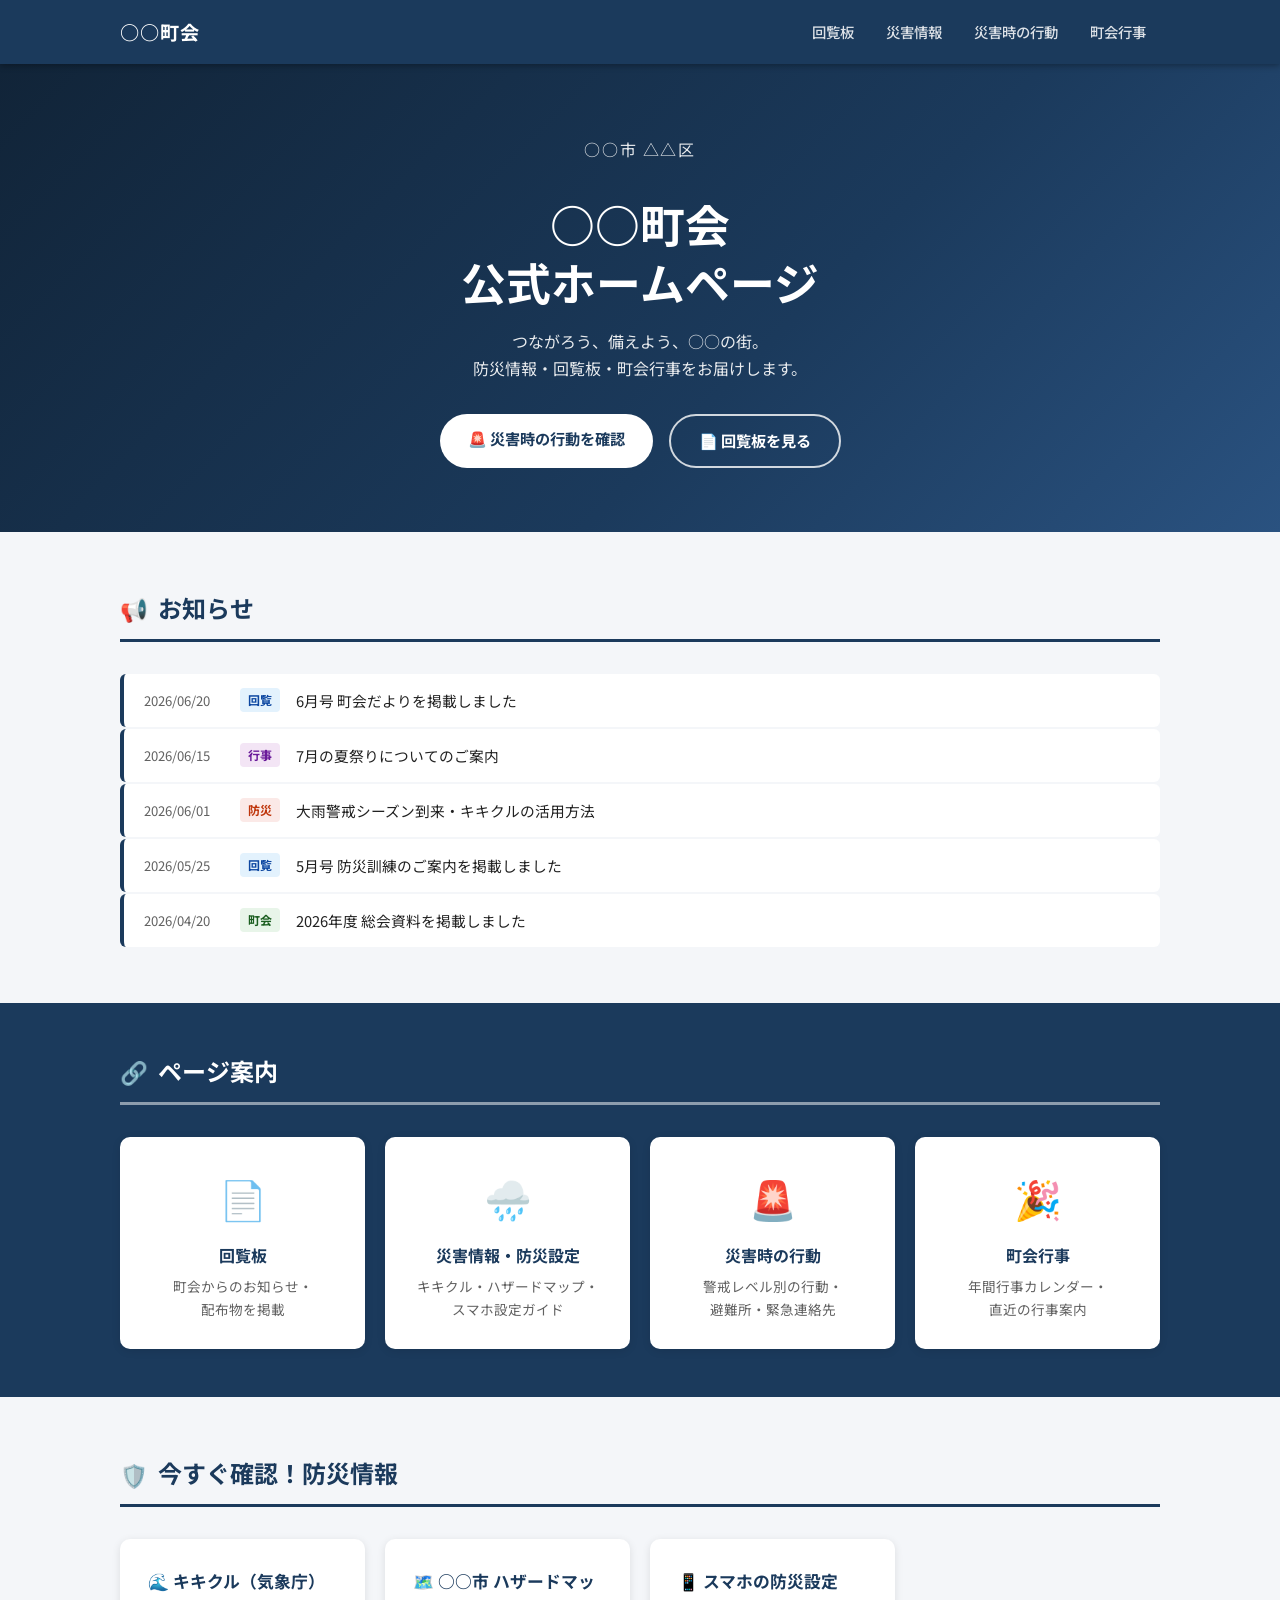
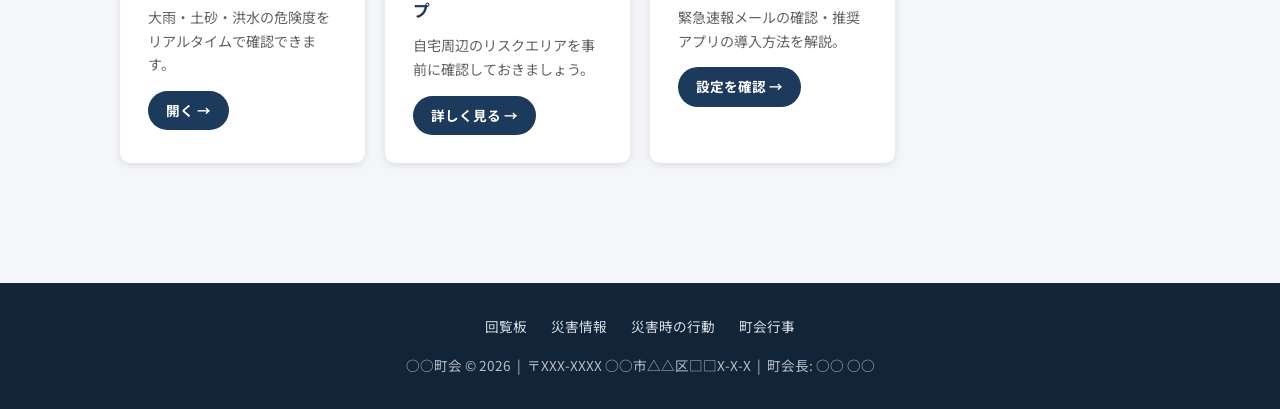
==== src/index.html @ 1d49c2c5 "静的ページ作成" ====
<!DOCTYPE html>
<html lang="ja">
<head>
  <meta charset="UTF-8">
  <meta name="viewport" content="width=device-width, initial-scale=1.0">
  <title>○○町会 公式ホームページ</title>
  <link rel="preconnect" href="https://fonts.googleapis.com">
  <link rel="stylesheet" href="https://fonts.googleapis.com/css2?family=Noto+Sans+JP:wght@400;500;700&display=swap">
  <link rel="stylesheet" href="css/style.css">
</head>
<body>

<header class="site-header">
  <div class="container nav-container">
    <a href="index.html" class="site-logo">○○町会</a>
    <button class="menu-toggle" aria-label="メニューを開く">☰</button>
    <nav class="site-nav">
      <ul>
        <li><a href="circular.html">回覧板</a></li>
        <li><a href="disaster-info.html">災害情報</a></li>
        <li><a href="disaster-action.html">災害時の行動</a></li>
        <li><a href="events.html">町会行事</a></li>
      </ul>
    </nav>
  </div>
</header>

<main>
  <!-- Hero -->
  <section class="hero">
    <div class="container">
      <p class="hero-sub">○○市 △△区</p>
      <h1>○○町会<br>公式ホームページ</h1>
      <p>つながろう、備えよう、○○の街。<br>防災情報・回覧板・町会行事をお届けします。</p>
      <div class="hero-btns">
        <a href="disaster-action.html" class="btn btn-white">🚨 災害時の行動を確認</a>
        <a href="circular.html" class="btn btn-outline">📄 回覧板を見る</a>
      </div>
    </div>
  </section>

  <!-- お知らせ -->
  <section class="section">
    <div class="container">
      <h2 class="section-title"><span class="icon">📢</span>お知らせ</h2>
      <div class="news-list">
        <div class="news-item">
          <span class="news-date">2026/06/20</span>
          <span class="news-tag tag-circular">回覧</span>
          <div class="news-body"><a href="circular.html">6月号 町会だよりを掲載しました</a></div>
        </div>
        <div class="news-item">
          <span class="news-date">2026/06/15</span>
          <span class="news-tag tag-event">行事</span>
          <div class="news-body"><a href="events.html">7月の夏祭りについてのご案内</a></div>
        </div>
        <div class="news-item">
          <span class="news-date">2026/06/01</span>
          <span class="news-tag tag-disaster">防災</span>
          <div class="news-body"><a href="disaster-info.html">大雨警戒シーズン到来・キキクルの活用方法</a></div>
        </div>
        <div class="news-item">
          <span class="news-date">2026/05/25</span>
          <span class="news-tag tag-circular">回覧</span>
          <div class="news-body"><a href="circular.html">5月号 防災訓練のご案内を掲載しました</a></div>
        </div>
        <div class="news-item">
          <span class="news-date">2026/04/20</span>
          <span class="news-tag tag-info">町会</span>
          <div class="news-body"><a href="circular.html">2026年度 総会資料を掲載しました</a></div>
        </div>
      </div>
    </div>
  </section>

  <!-- クイックリンク -->
  <section class="section" style="background: var(--primary); padding: 48px 0;">
    <div class="container">
      <h2 class="section-title" style="color:#fff; border-color: rgba(255,255,255,.5);">
        <span class="icon">🔗</span>ページ案内
      </h2>
      <div class="card-grid">
        <a href="circular.html" class="card-link">
          <div class="card-icon">📄</div>
          <div class="card-label">回覧板</div>
          <div class="card-desc">町会からのお知らせ・<br>配布物を掲載</div>
        </a>
        <a href="disaster-info.html" class="card-link">
          <div class="card-icon">🌧️</div>
          <div class="card-label">災害情報・防災設定</div>
          <div class="card-desc">キキクル・ハザードマップ・<br>スマホ設定ガイド</div>
        </a>
        <a href="disaster-action.html" class="card-link">
          <div class="card-icon">🚨</div>
          <div class="card-label">災害時の行動</div>
          <div class="card-desc">警戒レベル別の行動・<br>避難所・緊急連絡先</div>
        </a>
        <a href="events.html" class="card-link">
          <div class="card-icon">🎉</div>
          <div class="card-label">町会行事</div>
          <div class="card-desc">年間行事カレンダー・<br>直近の行事案内</div>
        </a>
      </div>
    </div>
  </section>

  <!-- 防災インフォメーション -->
  <section class="section">
    <div class="container">
      <h2 class="section-title"><span class="icon">🛡️</span>今すぐ確認！防災情報</h2>
      <div class="card-grid">
        <div class="card">
          <div class="card-title">🌊 キキクル（気象庁）</div>
          <p style="font-size:.88rem; color:var(--text-sub); margin-bottom:14px;">大雨・土砂・洪水の危険度をリアルタイムで確認できます。</p>
          <a href="https://www.jma.go.jp/bosai/risk/" target="_blank" rel="noopener" class="btn btn-primary" style="font-size:.85rem; padding:8px 18px;">開く →</a>
        </div>
        <div class="card">
          <div class="card-title">🗺️ ○○市 ハザードマップ</div>
          <p style="font-size:.88rem; color:var(--text-sub); margin-bottom:14px;">自宅周辺のリスクエリアを事前に確認しておきましょう。</p>
          <a href="disaster-info.html" class="btn btn-primary" style="font-size:.85rem; padding:8px 18px;">詳しく見る →</a>
        </div>
        <div class="card">
          <div class="card-title">📱 スマホの防災設定</div>
          <p style="font-size:.88rem; color:var(--text-sub); margin-bottom:14px;">緊急速報メールの確認・推奨アプリの導入方法を解説。</p>
          <a href="disaster-info.html#smartphone" class="btn btn-primary" style="font-size:.85rem; padding:8px 18px;">設定を確認 →</a>
        </div>
      </div>
    </div>
  </section>
</main>

<footer class="site-footer">
  <div class="container">
    <nav class="footer-nav">
      <a href="circular.html">回覧板</a>
      <a href="disaster-info.html">災害情報</a>
      <a href="disaster-action.html">災害時の行動</a>
      <a href="events.html">町会行事</a>
    </nav>
    <p>○○町会 &copy; 2026 &nbsp;|&nbsp; 〒XXX-XXXX ○○市△△区□□X-X-X &nbsp;|&nbsp; 町会長: ○○ ○○</p>
  </div>
</footer>

<script src="js/main.js"></script>
</body>
</html>
---- src/css/style.css ----
/* === Variables === */
:root {
  --primary:        #1B3A5C;
  --primary-light:  #2A5280;
  --primary-dark:   #112438;
  --accent:         #E65100;
  --accent-light:   #FF8A65;
  --warning-bg:     #FFF8E1;
  --bg:             #F4F6F9;
  --card-bg:        #FFFFFF;
  --text:           #212121;
  --text-sub:       #616161;
  --border:         #E0E0E0;
  --shadow:         0 2px 8px rgba(0,0,0,.10);
  --shadow-hover:   0 6px 20px rgba(0,0,0,.16);
  --radius:         10px;
  --nav-h:          64px;

  /* 警戒レベル */
  --lv1: #81C784;
  --lv2: #FFF176;
  --lv3: #FFB300;
  --lv4: #E53935;
  --lv5: #4A148C;
}

/* === Reset / Base === */
*, *::before, *::after { box-sizing: border-box; margin: 0; padding: 0; }
html { scroll-behavior: smooth; }
body {
  font-family: 'Noto Sans JP', sans-serif;
  background: var(--bg);
  color: var(--text);
  line-height: 1.7;
  font-size: 15px;
}
img { max-width: 100%; display: block; }
a { color: var(--primary); text-decoration: none; }
a:hover { text-decoration: underline; }
ul { list-style: none; }

/* === Layout === */
.container {
  max-width: 1080px;
  margin: 0 auto;
  padding: 0 20px;
}
.section { padding: 56px 0; }
.section-title {
  font-size: 1.5rem;
  font-weight: 700;
  color: var(--primary);
  margin-bottom: 32px;
  padding-bottom: 10px;
  border-bottom: 3px solid var(--primary);
  display: flex;
  align-items: center;
  gap: 10px;
}
.section-title .icon { font-size: 1.4rem; }

/* === Header / Nav === */
.site-header {
  background: var(--primary);
  height: var(--nav-h);
  position: sticky;
  top: 0;
  z-index: 100;
  box-shadow: 0 2px 6px rgba(0,0,0,.3);
}
.nav-container {
  height: 100%;
  display: flex;
  align-items: center;
  justify-content: space-between;
}
.site-logo {
  color: #fff;
  font-size: 1.2rem;
  font-weight: 700;
  letter-spacing: .05em;
  text-decoration: none;
  white-space: nowrap;
}
.site-nav ul {
  display: flex;
  gap: 4px;
}
.site-nav a {
  color: rgba(255,255,255,.85);
  padding: 8px 14px;
  border-radius: 6px;
  font-size: .9rem;
  font-weight: 500;
  transition: background .2s, color .2s;
  white-space: nowrap;
}
.site-nav a:hover,
.site-nav a.active {
  background: rgba(255,255,255,.18);
  color: #fff;
  text-decoration: none;
}
.menu-toggle {
  display: none;
  background: none;
  border: none;
  color: #fff;
  font-size: 1.6rem;
  cursor: pointer;
  padding: 4px;
}

/* === Hero === */
.hero {
  background: linear-gradient(135deg, var(--primary-dark) 0%, var(--primary) 60%, var(--primary-light) 100%);
  color: #fff;
  padding: 72px 0 64px;
  text-align: center;
}
.hero-sub {
  font-size: .9rem;
  letter-spacing: .1em;
  opacity: .8;
  margin-bottom: 14px;
  text-transform: uppercase;
}
.hero h1 {
  font-size: clamp(1.8rem, 5vw, 2.8rem);
  font-weight: 700;
  line-height: 1.3;
  margin-bottom: 16px;
}
.hero p {
  font-size: 1rem;
  opacity: .9;
  max-width: 600px;
  margin: 0 auto 32px;
}
.hero-btns {
  display: flex;
  gap: 16px;
  justify-content: center;
  flex-wrap: wrap;
}
.hero-emergency {
  background: linear-gradient(135deg, #B71C1C 0%, var(--accent) 100%);
}
.hero-circular {
  background: linear-gradient(135deg, #0D47A1 0%, #1976D2 100%);
}
.hero-info {
  background: linear-gradient(135deg, #1B5E20 0%, #388E3C 100%);
}
.hero-events {
  background: linear-gradient(135deg, #4A148C 0%, #7B1FA2 100%);
}

/* === Buttons === */
.btn {
  display: inline-block;
  padding: 12px 28px;
  border-radius: 50px;
  font-size: .95rem;
  font-weight: 700;
  cursor: pointer;
  transition: transform .15s, box-shadow .15s;
  border: none;
  text-decoration: none;
}
.btn:hover { transform: translateY(-2px); box-shadow: 0 6px 16px rgba(0,0,0,.25); text-decoration: none; }
.btn-white { background: #fff; color: var(--primary); }
.btn-outline { background: transparent; border: 2px solid rgba(255,255,255,.8); color: #fff; }
.btn-danger { background: var(--accent); color: #fff; }
.btn-primary { background: var(--primary); color: #fff; }

/* === Cards === */
.card {
  background: var(--card-bg);
  border-radius: var(--radius);
  box-shadow: var(--shadow);
  padding: 28px;
  transition: box-shadow .2s, transform .2s;
}
.card:hover { box-shadow: var(--shadow-hover); transform: translateY(-2px); }
.card-title {
  font-size: 1.05rem;
  font-weight: 700;
  color: var(--primary);
  margin-bottom: 10px;
}
.card-grid {
  display: grid;
  grid-template-columns: repeat(auto-fill, minmax(240px, 1fr));
  gap: 20px;
}
.card-link {
  display: block;
  background: var(--card-bg);
  border-radius: var(--radius);
  box-shadow: var(--shadow);
  padding: 28px 24px;
  text-align: center;
  transition: box-shadow .2s, transform .2s;
}
.card-link:hover { box-shadow: var(--shadow-hover); transform: translateY(-3px); text-decoration: none; }
.card-link .card-icon { font-size: 2.4rem; margin-bottom: 12px; }
.card-link .card-label { font-weight: 700; color: var(--primary); font-size: 1rem; margin-bottom: 6px; }
.card-link .card-desc { font-size: .85rem; color: var(--text-sub); }

/* === News list === */
.news-list { display: flex; flex-direction: column; gap: 2px; }
.news-item {
  display: flex;
  align-items: flex-start;
  gap: 16px;
  background: var(--card-bg);
  padding: 14px 20px;
  border-radius: 6px;
  border-left: 4px solid var(--primary);
  transition: background .2s;
}
.news-item:hover { background: #EBF0F8; }
.news-date { font-size: .82rem; color: var(--text-sub); white-space: nowrap; min-width: 80px; padding-top: 2px; }
.news-tag {
  font-size: .75rem;
  font-weight: 700;
  padding: 2px 8px;
  border-radius: 4px;
  white-space: nowrap;
}
.tag-circular  { background: #E3F2FD; color: #0D47A1; }
.tag-disaster  { background: #FBE9E7; color: #BF360C; }
.tag-event     { background: #F3E5F5; color: #6A1B9A; }
.tag-info      { background: #E8F5E9; color: #1B5E20; }
.news-body { font-size: .92rem; }
.news-body a { color: var(--text); }
.news-body a:hover { color: var(--primary); }

/* === Table === */
.table-wrap { overflow-x: auto; }
table { width: 100%; border-collapse: collapse; font-size: .92rem; }
th {
  background: var(--primary);
  color: #fff;
  padding: 12px 16px;
  text-align: left;
  font-weight: 700;
  white-space: nowrap;
}
td { padding: 12px 16px; border-bottom: 1px solid var(--border); vertical-align: top; }
tr:last-child td { border-bottom: none; }
tr:hover td { background: #F0F4FA; }

/* === Warning Levels === */
.level-table td:first-child { font-weight: 700; text-align: center; }
.lv1 { background: var(--lv1); color: #1B5E20; }
.lv2 { background: var(--lv2); color: #5D4037; }
.lv3 { background: var(--lv3); color: #fff; }
.lv4 { background: var(--lv4); color: #fff; }
.lv5 { background: var(--lv5); color: #fff; }
.level-badge {
  display: inline-block;
  padding: 4px 12px;
  border-radius: 50px;
  font-size: .82rem;
  font-weight: 700;
}

/* === Steps === */
.steps { counter-reset: step; display: flex; flex-direction: column; gap: 16px; }
.step {
  display: flex;
  gap: 16px;
  align-items: flex-start;
  background: var(--card-bg);
  padding: 18px 20px;
  border-radius: var(--radius);
  box-shadow: var(--shadow);
}
.step-num {
  counter-increment: step;
  background: var(--primary);
  color: #fff;
  width: 32px;
  height: 32px;
  border-radius: 50%;
  display: flex;
  align-items: center;
  justify-content: center;
  font-weight: 700;
  font-size: .9rem;
  flex-shrink: 0;
  margin-top: 2px;
}
.step-body { flex: 1; }
.step-title { font-weight: 700; margin-bottom: 4px; color: var(--primary); }

/* === Checklist === */
.checklist { display: flex; flex-direction: column; gap: 10px; }
.checklist-item {
  display: flex;
  align-items: center;
  gap: 12px;
  background: var(--card-bg);
  padding: 12px 16px;
  border-radius: 8px;
  box-shadow: var(--shadow);
}
.checklist-item::before {
  content: '☐';
  font-size: 1.2rem;
  color: var(--primary);
  flex-shrink: 0;
}

/* === Alert box === */
.alert {
  padding: 16px 20px;
  border-radius: var(--radius);
  margin-bottom: 20px;
  display: flex;
  gap: 12px;
  align-items: flex-start;
}
.alert-icon { font-size: 1.3rem; flex-shrink: 0; margin-top: 2px; }
.alert-warning { background: var(--warning-bg); border-left: 4px solid var(--accent); }
.alert-info    { background: #E3F2FD; border-left: 4px solid #1976D2; }
.alert-danger  { background: #FFEBEE; border-left: 4px solid #C62828; }

/* === App cards === */
.app-grid { display: grid; grid-template-columns: repeat(auto-fill, minmax(200px, 1fr)); gap: 16px; }
.app-card {
  background: var(--card-bg);
  border-radius: var(--radius);
  box-shadow: var(--shadow);
  padding: 20px;
  display: flex;
  gap: 14px;
  align-items: center;
}
.app-icon { font-size: 2.2rem; flex-shrink: 0; }
.app-name { font-weight: 700; font-size: .95rem; margin-bottom: 4px; }
.app-desc { font-size: .8rem; color: var(--text-sub); }

/* === Event cards === */
.event-card {
  background: var(--card-bg);
  border-radius: var(--radius);
  box-shadow: var(--shadow);
  overflow: hidden;
  display: grid;
  grid-template-columns: 6px 1fr;
}
.event-accent { background: var(--primary); }
.event-body { padding: 20px 24px; }
.event-date { font-size: .82rem; color: var(--text-sub); margin-bottom: 6px; }
.event-title { font-size: 1.05rem; font-weight: 700; color: var(--primary); margin-bottom: 12px; }
.event-meta { font-size: .88rem; color: var(--text-sub); display: flex; flex-direction: column; gap: 4px; }
.event-meta span { display: flex; gap: 8px; }
.event-meta .label { color: var(--text-sub); min-width: 4em; }
.event-meta .value { color: var(--text); }

/* === Contact === */
.contact-grid { display: grid; grid-template-columns: repeat(auto-fill, minmax(220px, 1fr)); gap: 16px; }
.contact-card {
  background: var(--card-bg);
  border-radius: var(--radius);
  box-shadow: var(--shadow);
  padding: 20px;
  text-align: center;
}
.contact-name { font-weight: 700; margin-bottom: 8px; color: var(--primary); }
.contact-tel { font-size: 1.2rem; font-weight: 700; color: var(--accent); }
.contact-tel a { color: inherit; }
.contact-note { font-size: .78rem; color: var(--text-sub); margin-top: 6px; }

/* === Footer === */
.site-footer {
  background: var(--primary-dark);
  color: rgba(255,255,255,.7);
  padding: 32px 0;
  margin-top: 64px;
  text-align: center;
  font-size: .85rem;
}
.site-footer a { color: rgba(255,255,255,.85); }
.footer-nav { display: flex; justify-content: center; flex-wrap: wrap; gap: 8px 24px; margin-bottom: 16px; }
.footer-nav a:hover { color: #fff; }

/* === Misc === */
.text-center { text-align: center; }
.mt-8  { margin-top: 8px; }
.mt-16 { margin-top: 16px; }
.mt-24 { margin-top: 24px; }
.mb-8  { margin-bottom: 8px; }
.mb-16 { margin-bottom: 16px; }
.chip {
  display: inline-block;
  background: #E3F2FD;
  color: #0D47A1;
  font-size: .78rem;
  font-weight: 700;
  padding: 2px 10px;
  border-radius: 50px;
  margin-right: 4px;
}
.divider { border: none; border-top: 1px solid var(--border); margin: 32px 0; }
.page-hero {
  background: var(--primary);
  color: #fff;
  padding: 40px 0 36px;
}
.page-hero h1 { font-size: 1.8rem; font-weight: 700; margin-bottom: 8px; }
.page-hero p { opacity: .85; font-size: .95rem; }

/* === Responsive === */
@media (max-width: 768px) {
  .menu-toggle { display: block; }
  .site-nav {
    display: none;
    position: absolute;
    top: var(--nav-h);
    left: 0; right: 0;
    background: var(--primary-dark);
    padding: 12px 0;
    box-shadow: 0 4px 12px rgba(0,0,0,.3);
  }
  .site-nav.open { display: block; }
  .site-nav ul { flex-direction: column; }
  .site-nav a { display: block; padding: 12px 24px; border-radius: 0; }
  .hero { padding: 48px 0 40px; }
  .section { padding: 40px 0; }
  .card-grid { grid-template-columns: 1fr; }
  .news-item { flex-direction: column; gap: 6px; }
  .contact-grid { grid-template-columns: 1fr 1fr; }
  table { font-size: .82rem; }
  th, td { padding: 10px 12px; }
}
@media (max-width: 480px) {
  .hero-btns { flex-direction: column; align-items: center; }
  .contact-grid { grid-template-columns: 1fr; }
  .app-grid { grid-template-columns: 1fr; }
}
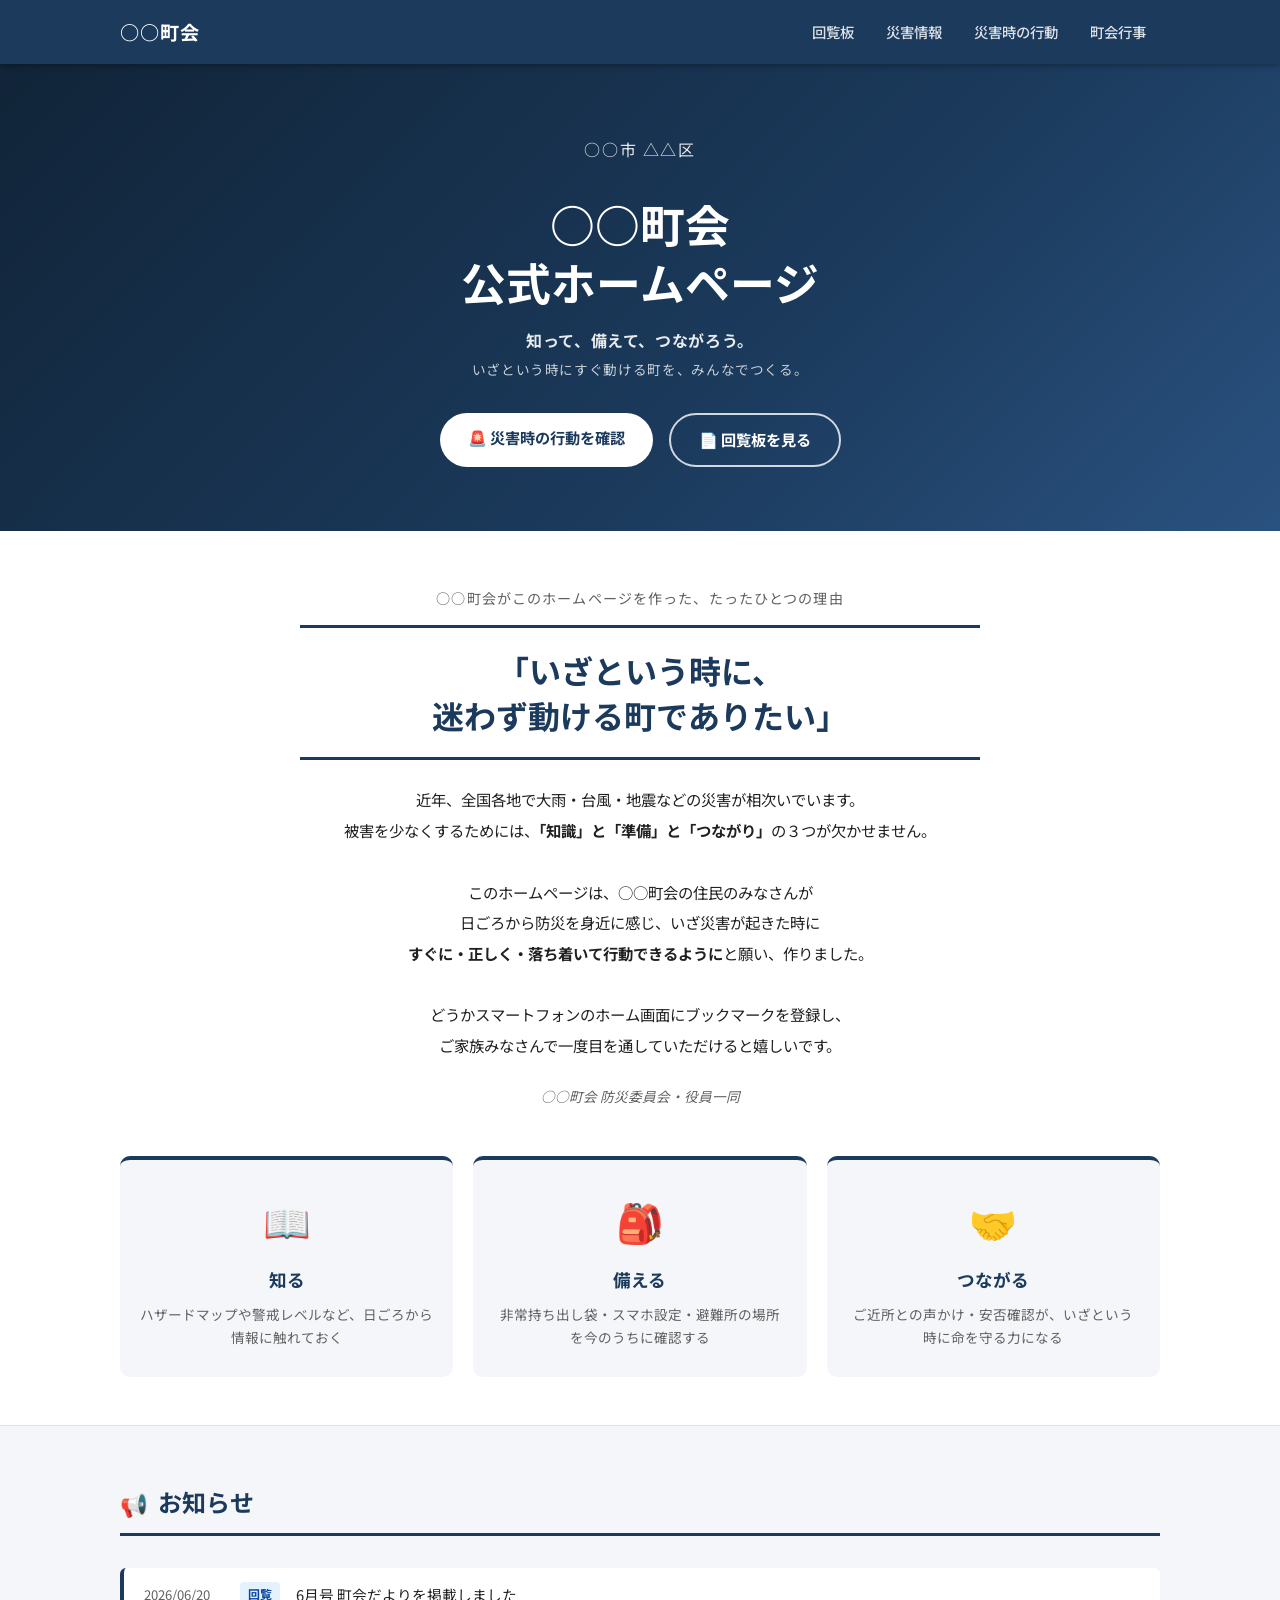
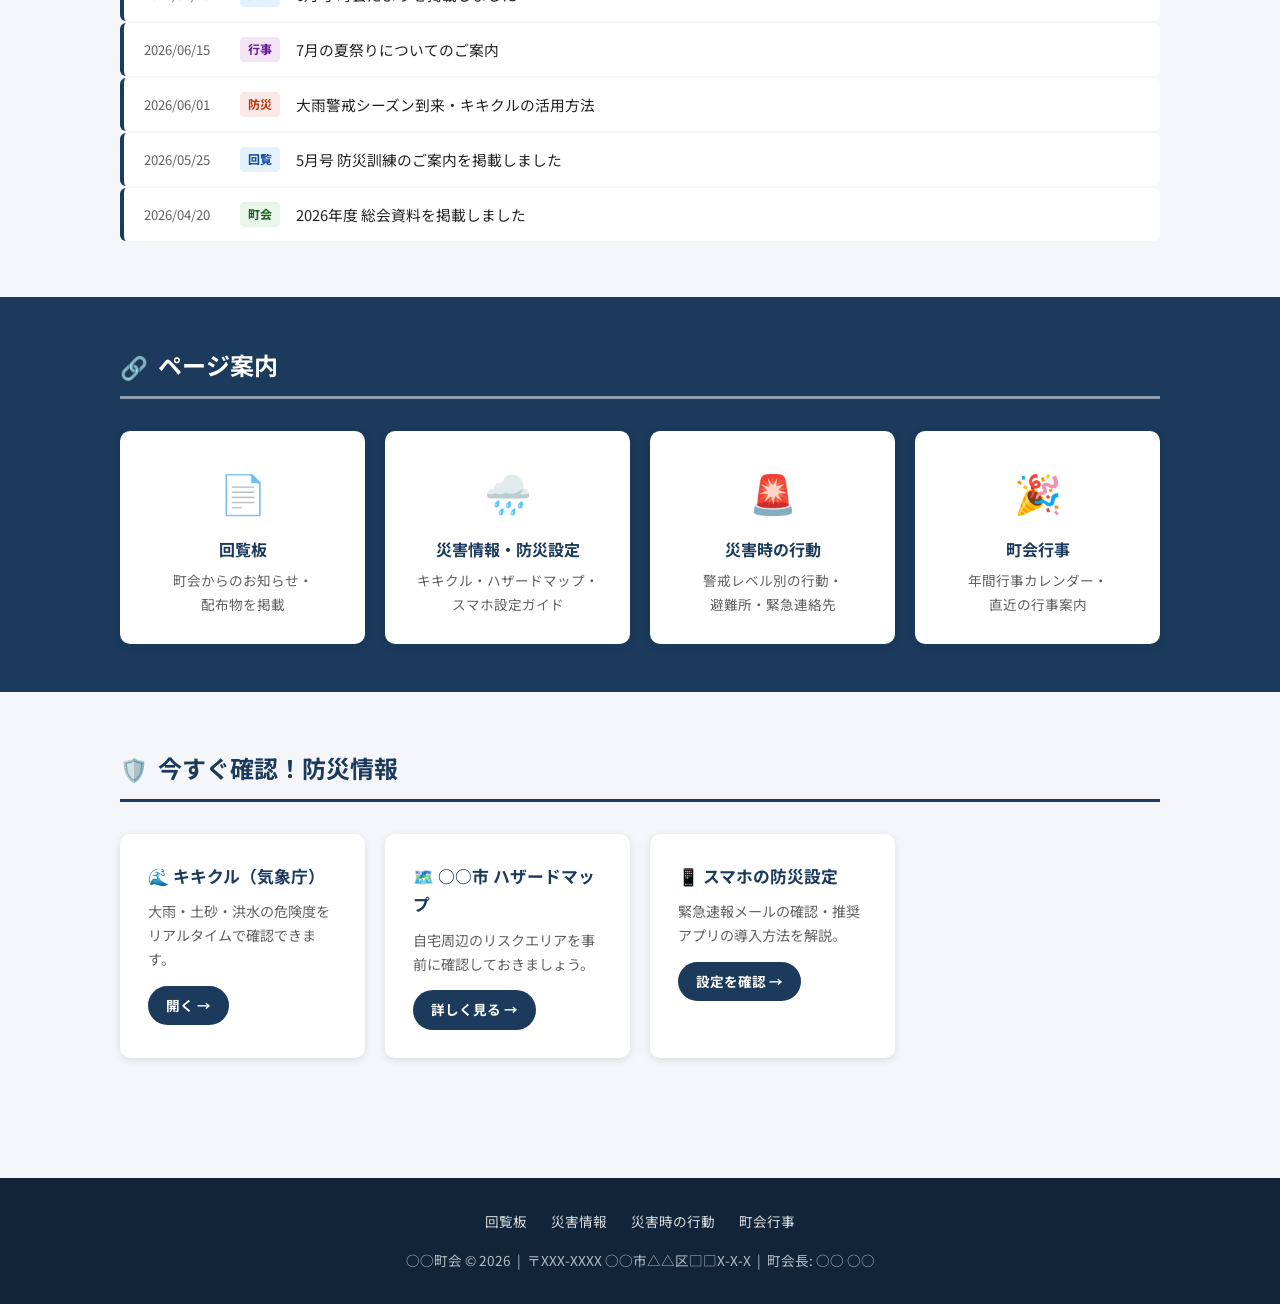
==== commit a001fe55: "導入の記載を追加" ====
--- a/src/index.html
+++ b/src/index.html
@@ -31,10 +31,47 @@
     <div class="container">
       <p class="hero-sub">○○市 △△区</p>
       <h1>○○町会<br>公式ホームページ</h1>
-      <p>つながろう、備えよう、○○の街。<br>防災情報・回覧板・町会行事をお届けします。</p>
+      <p class="hero-tagline">知って、備えて、つながろう。<br><span class="hero-tagline-sub">いざという時にすぐ動ける町を、みんなでつくる。</span></p>
       <div class="hero-btns">
         <a href="disaster-action.html" class="btn btn-white">🚨 災害時の行動を確認</a>
         <a href="circular.html" class="btn btn-outline">📄 回覧板を見る</a>
+      </div>
+    </div>
+  </section>
+
+  <!-- このサイトについて -->
+  <section class="about-section">
+    <div class="container">
+      <div class="about-message">
+        <p class="about-lead">○○町会がこのホームページを作った、たったひとつの理由</p>
+        <p class="about-headline">「いざという時に、<br>迷わず動ける町でありたい」</p>
+        <p class="about-body">
+          近年、全国各地で大雨・台風・地震などの災害が相次いでいます。<br>
+          被害を少なくするためには、<strong>「知識」と「準備」と「つながり」</strong>の３つが欠かせません。<br><br>
+          このホームページは、○○町会の住民のみなさんが<br>
+          日ごろから防災を身近に感じ、いざ災害が起きた時に<br>
+          <strong>すぐに・正しく・落ち着いて行動できるように</strong>と願い、作りました。<br><br>
+          どうかスマートフォンのホーム画面にブックマークを登録し、<br>
+          ご家族みなさんで一度目を通していただけると嬉しいです。
+        </p>
+        <p class="about-sign">○○町会 防災委員会・役員一同</p>
+      </div>
+      <div class="about-pillars">
+        <div class="pillar">
+          <div class="pillar-icon">📖</div>
+          <div class="pillar-title">知る</div>
+          <div class="pillar-desc">ハザードマップや警戒レベルなど、日ごろから情報に触れておく</div>
+        </div>
+        <div class="pillar">
+          <div class="pillar-icon">🎒</div>
+          <div class="pillar-title">備える</div>
+          <div class="pillar-desc">非常持ち出し袋・スマホ設定・避難所の場所を今のうちに確認する</div>
+        </div>
+        <div class="pillar">
+          <div class="pillar-icon">🤝</div>
+          <div class="pillar-title">つながる</div>
+          <div class="pillar-desc">ご近所との声かけ・安否確認が、いざという時に命を守る力になる</div>
+        </div>
       </div>
     </div>
   </section>
--- a/src/css/style.css
+++ b/src/css/style.css
@@ -374,6 +374,89 @@
 .contact-tel { font-size: 1.2rem; font-weight: 700; color: var(--accent); }
 .contact-tel a { color: inherit; }
 .contact-note { font-size: .78rem; color: var(--text-sub); margin-top: 6px; }
+
+/* === Hero tagline === */
+.hero-tagline {
+  font-size: clamp(1.1rem, 3vw, 1.35rem);
+  font-weight: 700;
+  letter-spacing: .04em;
+  opacity: 1;
+  margin-bottom: 32px;
+  line-height: 1.6;
+}
+.hero-tagline-sub {
+  display: block;
+  font-size: .85em;
+  font-weight: 400;
+  opacity: .85;
+  margin-top: 6px;
+}
+
+/* === About section === */
+.about-section {
+  background: #fff;
+  padding: 56px 0 48px;
+  border-bottom: 1px solid var(--border);
+}
+.about-message {
+  max-width: 680px;
+  margin: 0 auto 48px;
+  text-align: center;
+}
+.about-lead {
+  font-size: .88rem;
+  color: var(--text-sub);
+  letter-spacing: .08em;
+  margin-bottom: 14px;
+}
+.about-headline {
+  font-size: clamp(1.4rem, 4vw, 2rem);
+  font-weight: 700;
+  color: var(--primary);
+  line-height: 1.4;
+  margin-bottom: 24px;
+  padding: 20px 0;
+  border-top: 3px solid var(--primary);
+  border-bottom: 3px solid var(--primary);
+}
+.about-body {
+  font-size: .96rem;
+  line-height: 2;
+  color: var(--text);
+  margin-bottom: 24px;
+}
+.about-sign {
+  font-size: .85rem;
+  color: var(--text-sub);
+  font-style: italic;
+}
+.about-pillars {
+  display: grid;
+  grid-template-columns: repeat(3, 1fr);
+  gap: 20px;
+}
+.pillar {
+  background: var(--bg);
+  border-radius: var(--radius);
+  padding: 28px 20px;
+  text-align: center;
+  border-top: 4px solid var(--primary);
+  transition: box-shadow .2s, transform .2s;
+}
+.pillar:hover { box-shadow: var(--shadow-hover); transform: translateY(-3px); }
+.pillar-icon { font-size: 2.4rem; margin-bottom: 12px; }
+.pillar-title {
+  font-size: 1.1rem;
+  font-weight: 700;
+  color: var(--primary);
+  margin-bottom: 8px;
+}
+.pillar-desc { font-size: .85rem; color: var(--text-sub); line-height: 1.7; }
+
+@media (max-width: 600px) {
+  .about-pillars { grid-template-columns: 1fr; }
+  .about-headline { font-size: 1.3rem; }
+}
 
 /* === Footer === */
 .site-footer {
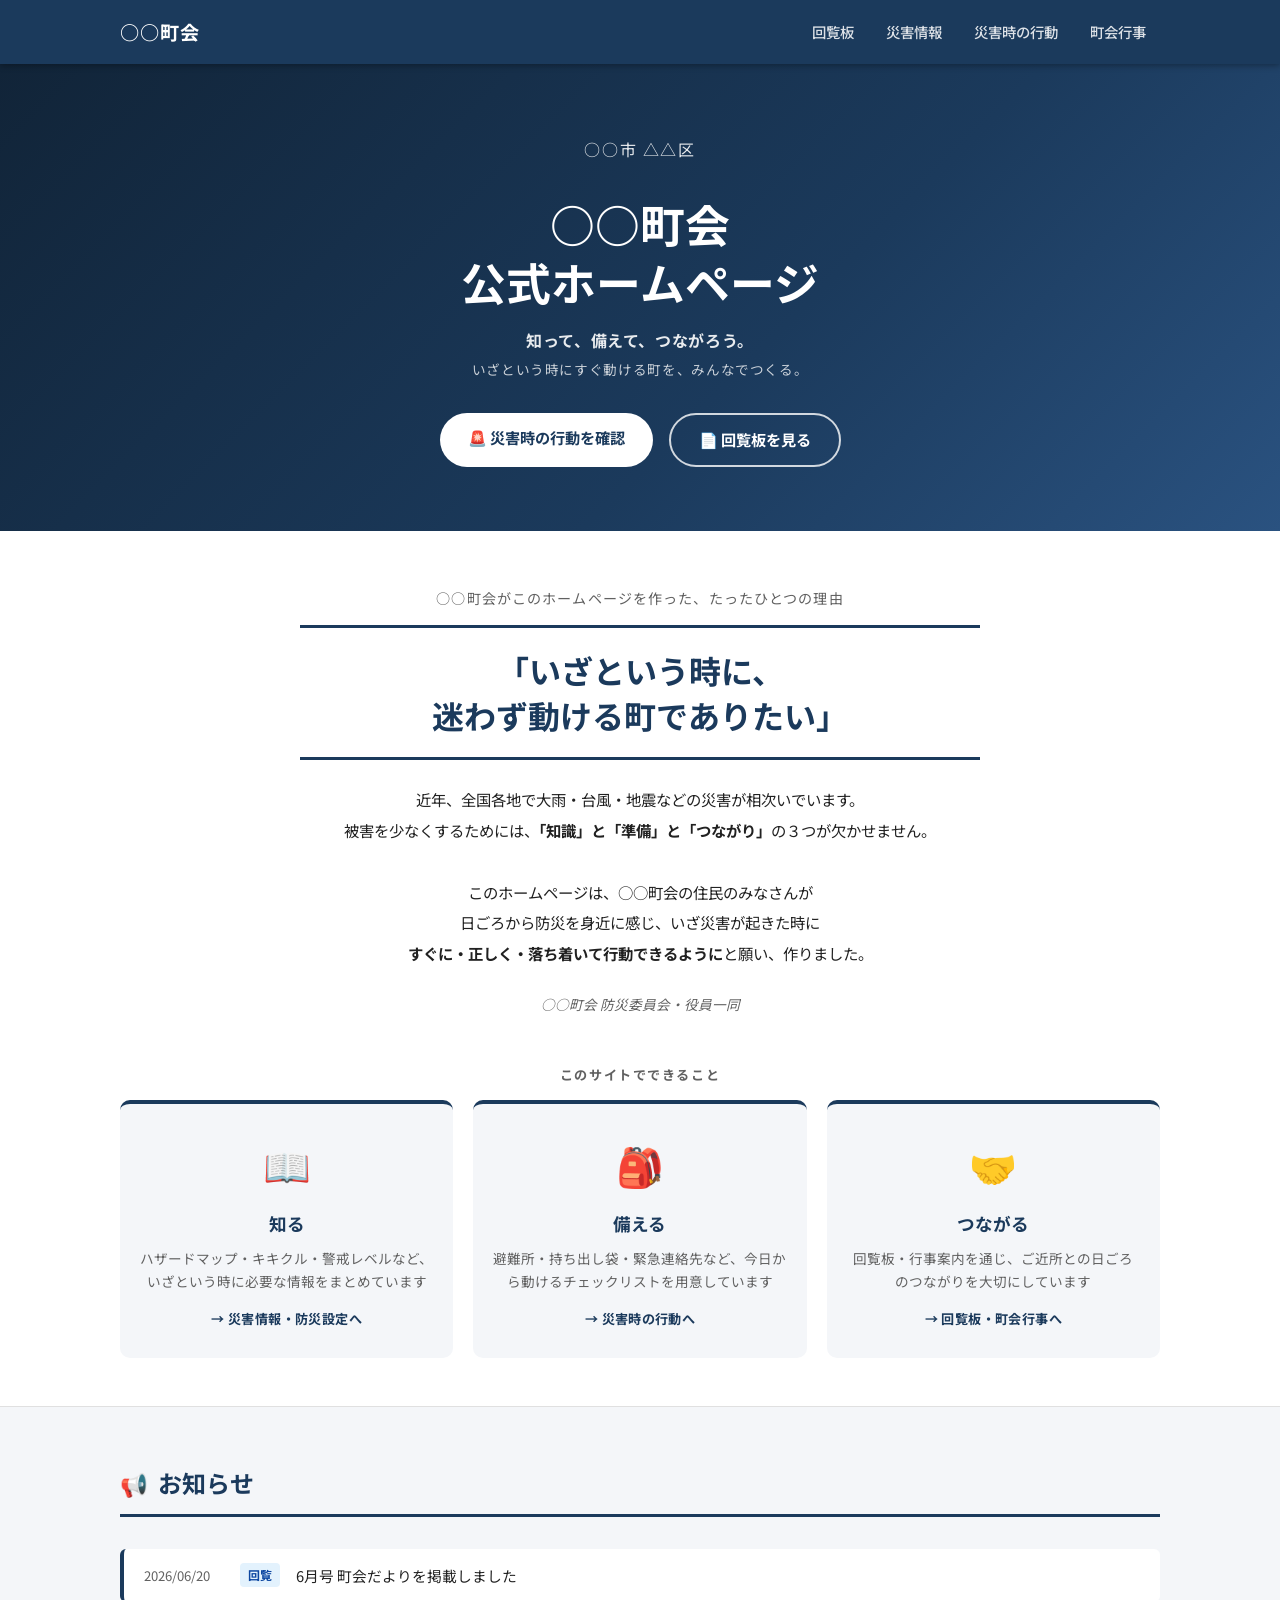
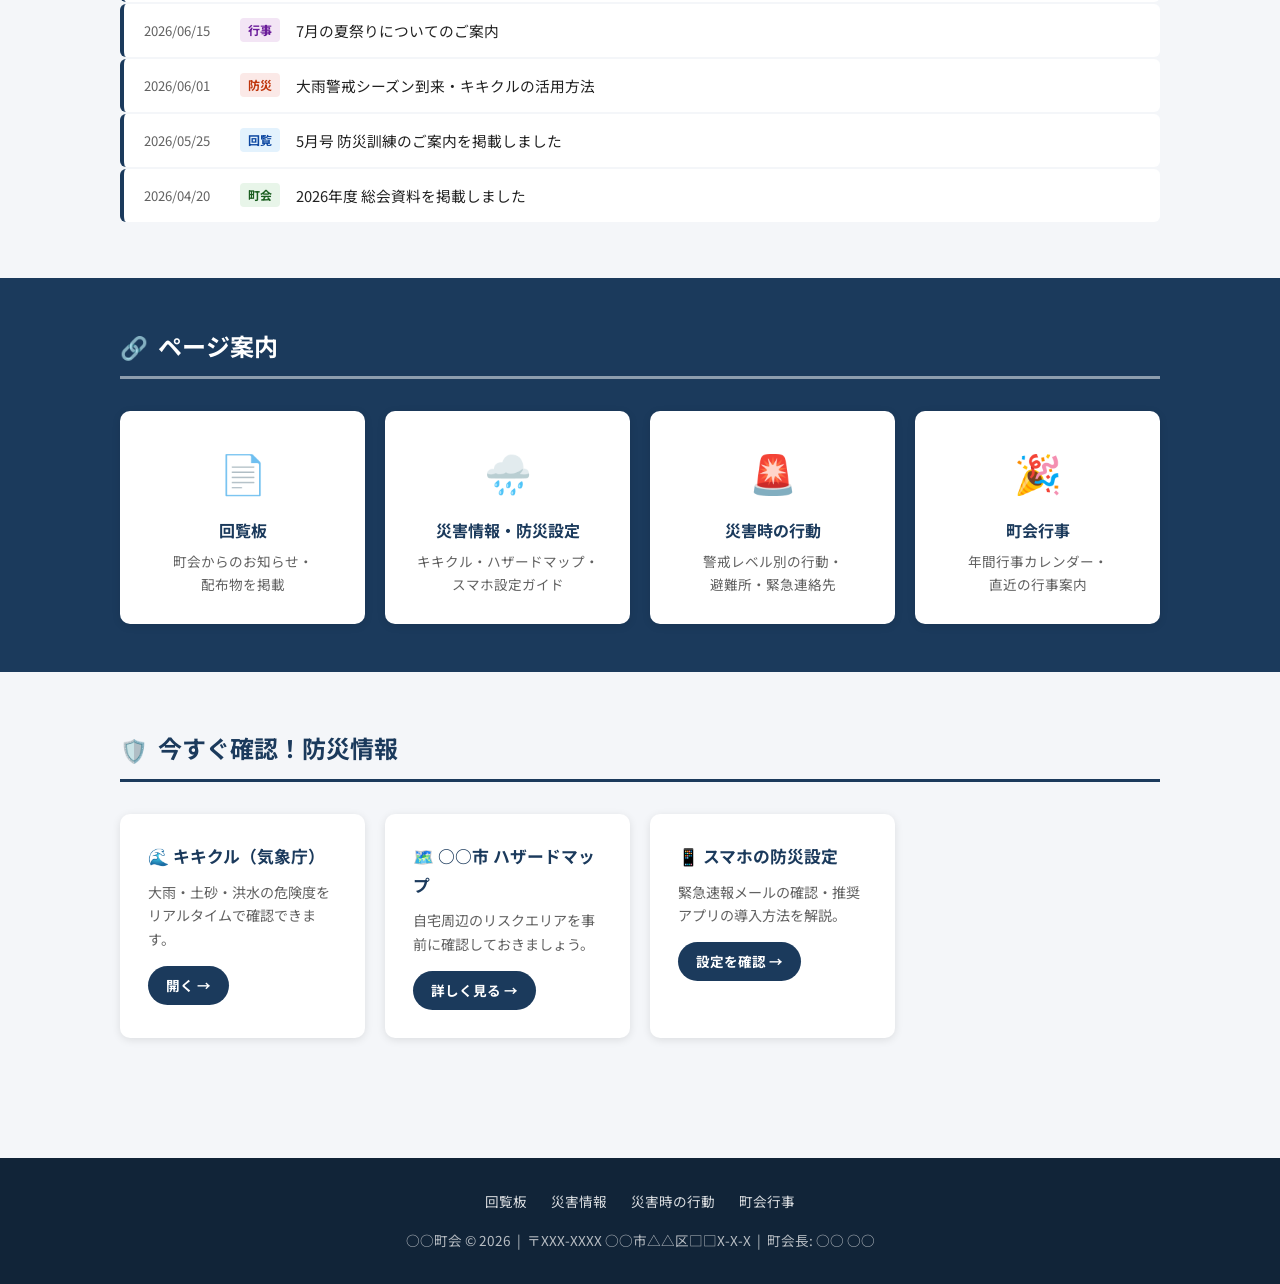
==== commit 888cbd65: "文言調整" ====
--- a/src/index.html
+++ b/src/index.html
@@ -50,28 +50,30 @@
           被害を少なくするためには、<strong>「知識」と「準備」と「つながり」</strong>の３つが欠かせません。<br><br>
           このホームページは、○○町会の住民のみなさんが<br>
           日ごろから防災を身近に感じ、いざ災害が起きた時に<br>
-          <strong>すぐに・正しく・落ち着いて行動できるように</strong>と願い、作りました。<br><br>
-          どうかスマートフォンのホーム画面にブックマークを登録し、<br>
-          ご家族みなさんで一度目を通していただけると嬉しいです。
+          <strong>すぐに・正しく・落ち着いて行動できるように</strong>と願い、作りました。
         </p>
         <p class="about-sign">○○町会 防災委員会・役員一同</p>
       </div>
+      <p class="about-pillars-lead">このサイトでできること</p>
       <div class="about-pillars">
-        <div class="pillar">
+        <a href="disaster-info.html" class="pillar">
           <div class="pillar-icon">📖</div>
           <div class="pillar-title">知る</div>
-          <div class="pillar-desc">ハザードマップや警戒レベルなど、日ごろから情報に触れておく</div>
-        </div>
-        <div class="pillar">
+          <div class="pillar-desc">ハザードマップ・キキクル・警戒レベルなど、いざという時に必要な情報をまとめています</div>
+          <div class="pillar-link">→ 災害情報・防災設定へ</div>
+        </a>
+        <a href="disaster-action.html" class="pillar">
           <div class="pillar-icon">🎒</div>
           <div class="pillar-title">備える</div>
-          <div class="pillar-desc">非常持ち出し袋・スマホ設定・避難所の場所を今のうちに確認する</div>
-        </div>
-        <div class="pillar">
+          <div class="pillar-desc">避難所・持ち出し袋・緊急連絡先など、今日から動けるチェックリストを用意しています</div>
+          <div class="pillar-link">→ 災害時の行動へ</div>
+        </a>
+        <a href="circular.html" class="pillar">
           <div class="pillar-icon">🤝</div>
           <div class="pillar-title">つながる</div>
-          <div class="pillar-desc">ご近所との声かけ・安否確認が、いざという時に命を守る力になる</div>
-        </div>
+          <div class="pillar-desc">回覧板・行事案内を通じ、ご近所との日ごろのつながりを大切にしています</div>
+          <div class="pillar-link">→ 回覧板・町会行事へ</div>
+        </a>
       </div>
     </div>
   </section>
--- a/src/css/style.css
+++ b/src/css/style.css
@@ -451,7 +451,26 @@
   color: var(--primary);
   margin-bottom: 8px;
 }
-.pillar-desc { font-size: .85rem; color: var(--text-sub); line-height: 1.7; }
+.pillar-desc { font-size: .85rem; color: var(--text-sub); line-height: 1.7; flex: 1; }
+.pillar-link {
+  margin-top: 14px;
+  font-size: .82rem;
+  font-weight: 700;
+  color: var(--primary);
+  letter-spacing: .03em;
+}
+a.pillar { text-decoration: none; display: flex; flex-direction: column; }
+a.pillar:hover { text-decoration: none; }
+a.pillar:hover .pillar-link { text-decoration: underline; }
+.about-pillars-lead {
+  text-align: center;
+  font-size: .82rem;
+  font-weight: 700;
+  letter-spacing: .12em;
+  color: var(--text-sub);
+  text-transform: uppercase;
+  margin-bottom: 14px;
+}
 
 @media (max-width: 600px) {
   .about-pillars { grid-template-columns: 1fr; }
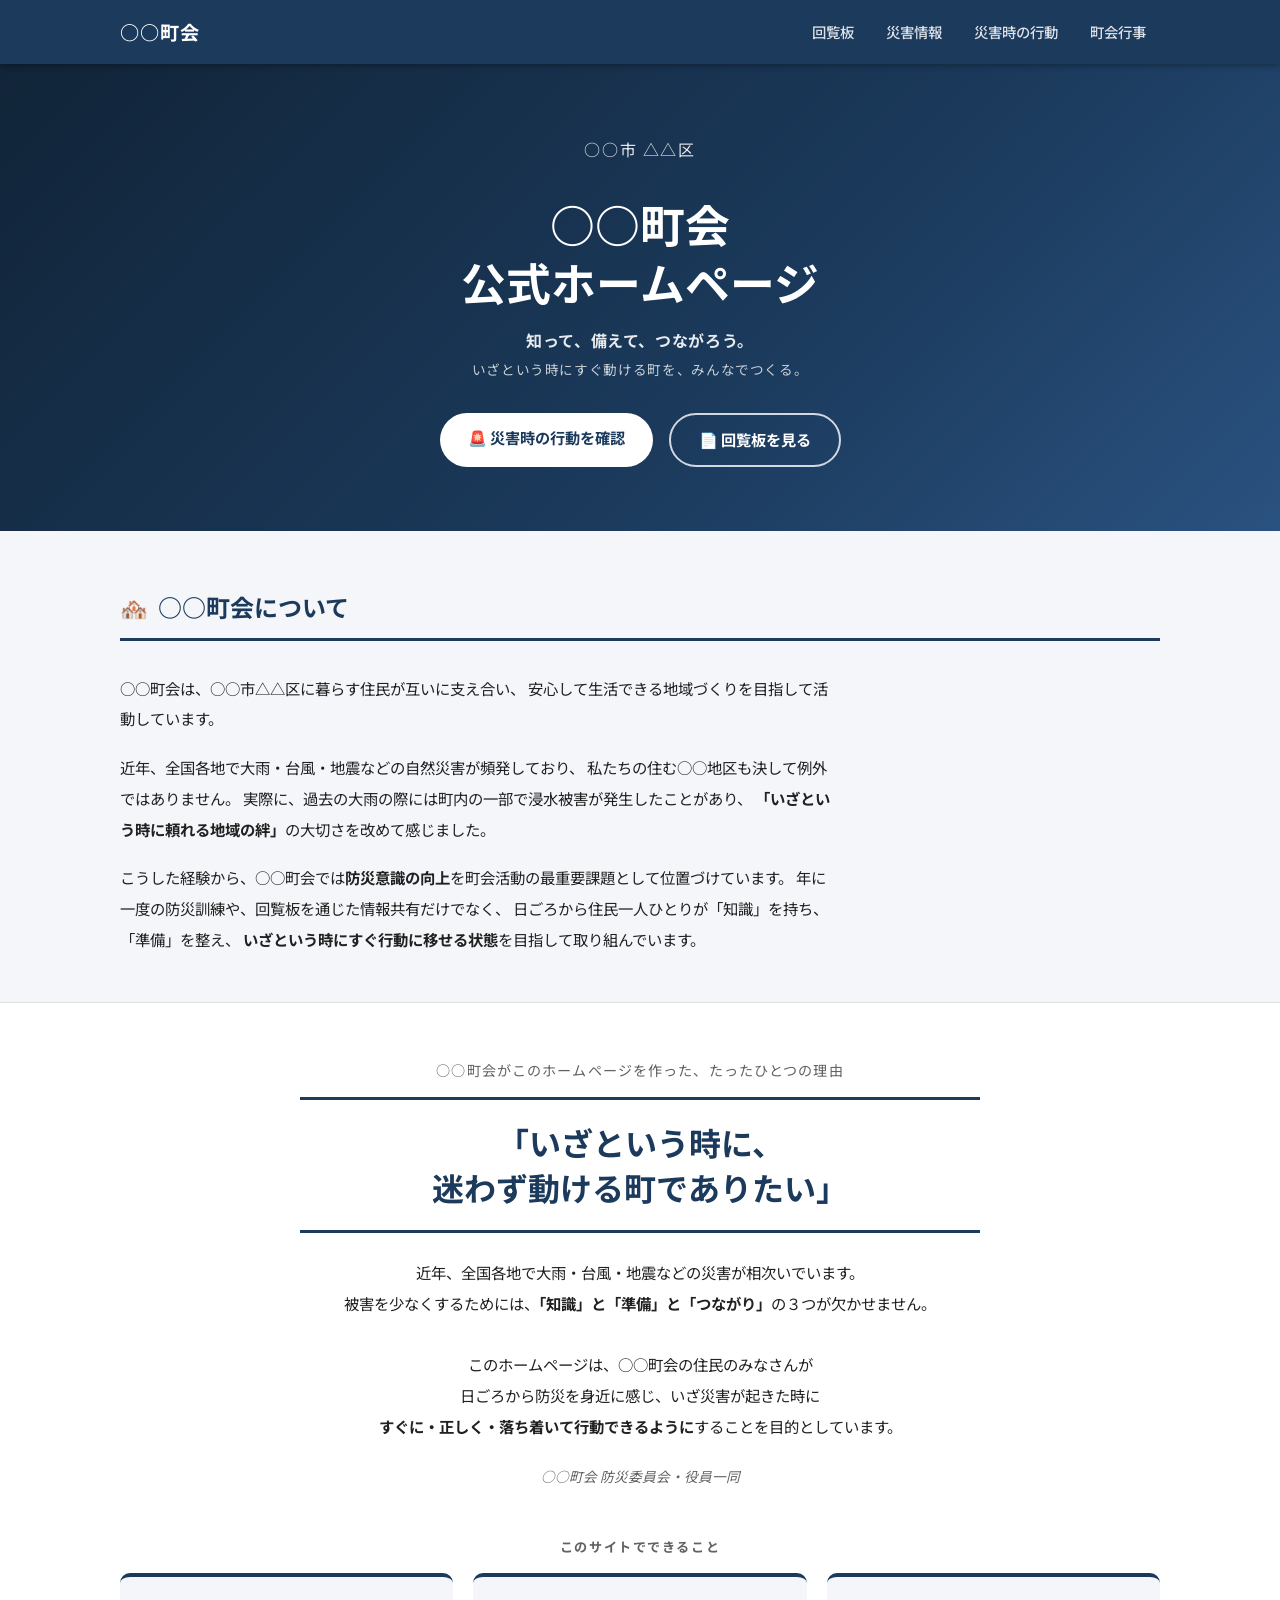
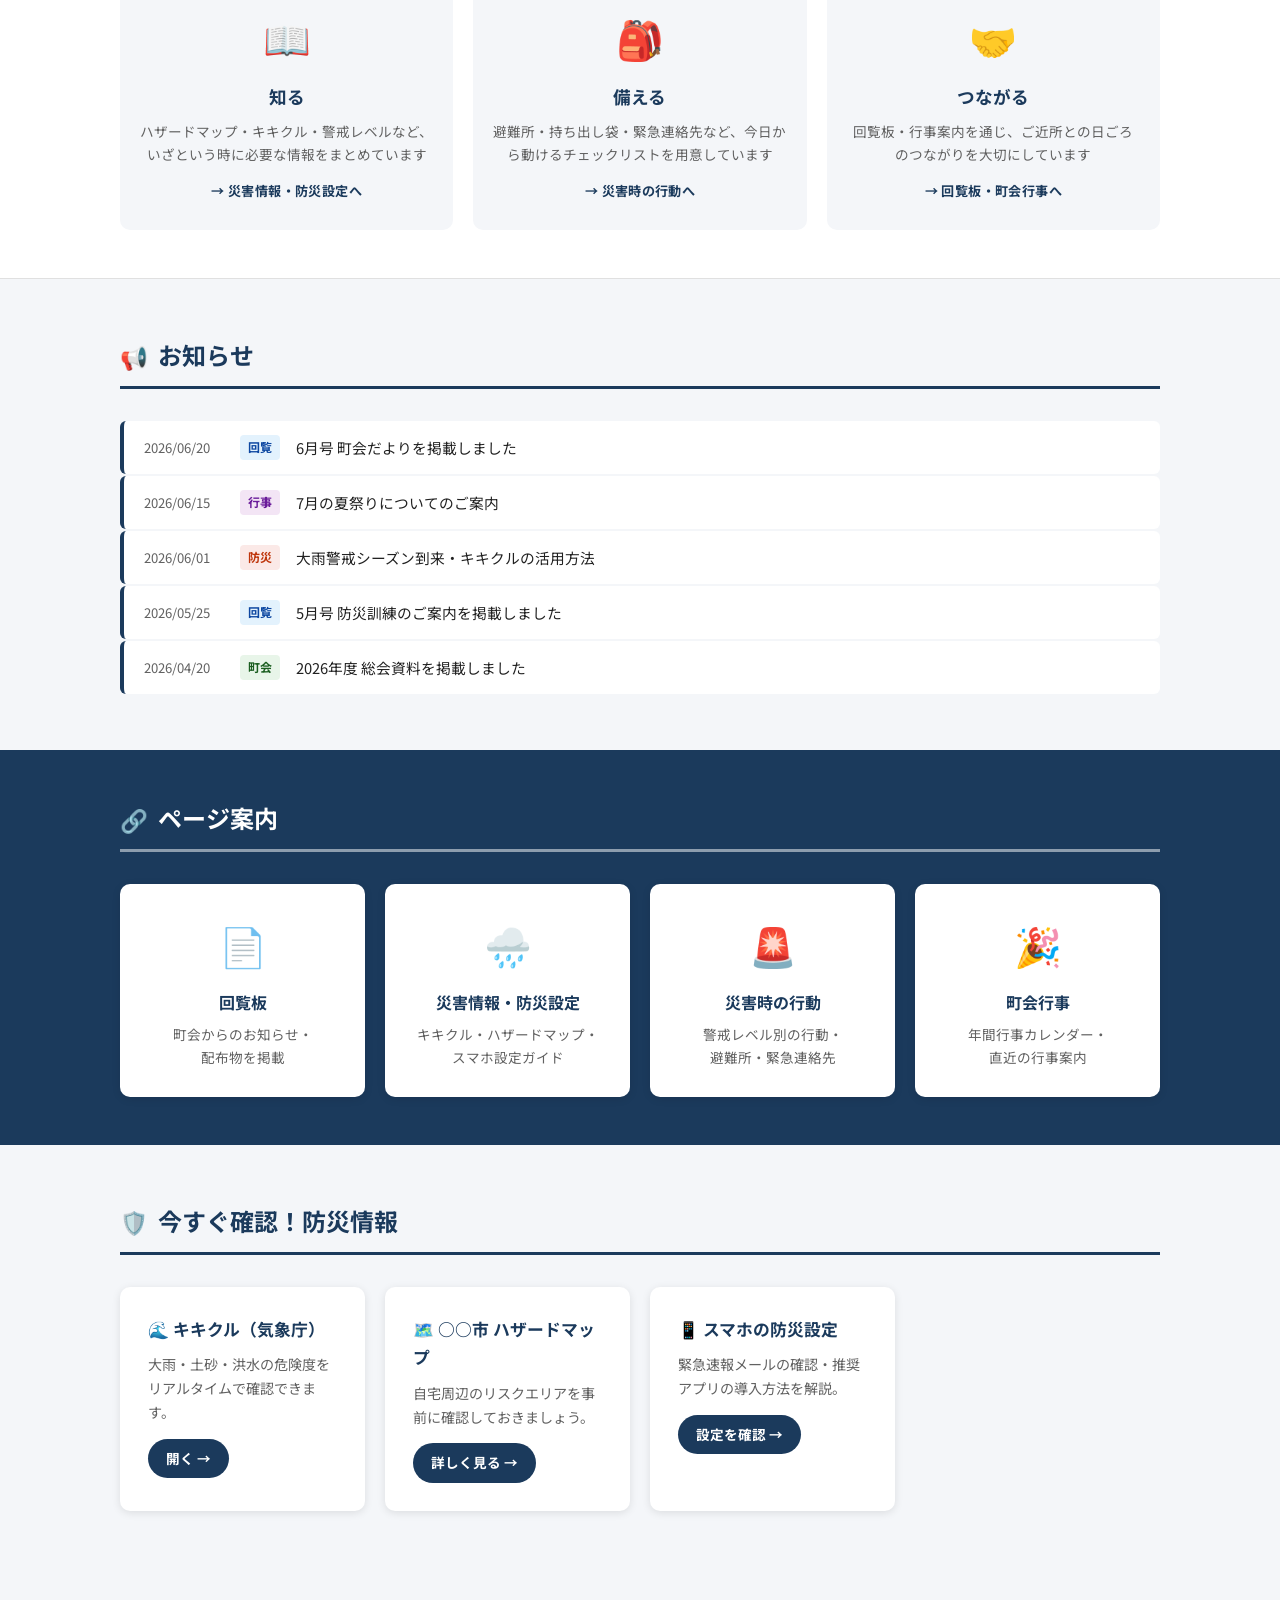
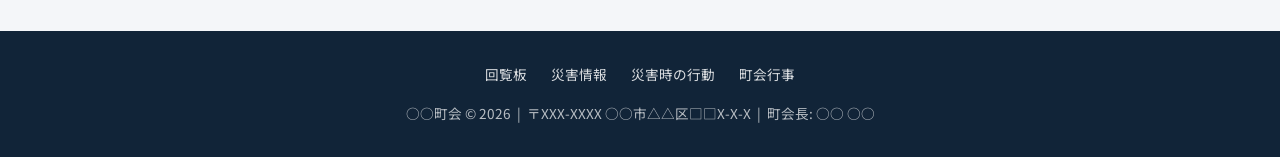
==== commit bab016cf: "文言調整" ====
--- a/src/index.html
+++ b/src/index.html
@@ -39,6 +39,31 @@
     </div>
   </section>
 
+  <!-- ○○町会について -->
+  <section class="intro-section">
+    <div class="container">
+      <h2 class="section-title"><span class="icon">🏘️</span>○○町会について</h2>
+      <div class="intro-body">
+        <p>
+          ○○町会は、○○市△△区に暮らす住民が互いに支え合い、
+          安心して生活できる地域づくりを目指して活動しています。
+        </p>
+        <p>
+          近年、全国各地で大雨・台風・地震などの自然災害が頻発しており、
+          私たちの住む○○地区も決して例外ではありません。
+          実際に、過去の大雨の際には町内の一部で浸水被害が発生したことがあり、
+          <strong>「いざという時に頼れる地域の絆」</strong>の大切さを改めて感じました。
+        </p>
+        <p>
+          こうした経験から、○○町会では<strong>防災意識の向上</strong>を町会活動の最重要課題として位置づけています。
+          年に一度の防災訓練や、回覧板を通じた情報共有だけでなく、
+          日ごろから住民一人ひとりが「知識」を持ち、「準備」を整え、
+          <strong>いざという時にすぐ行動に移せる状態</strong>を目指して取り組んでいます。
+        </p>
+      </div>
+    </div>
+  </section>
+
   <!-- このサイトについて -->
   <section class="about-section">
     <div class="container">
@@ -50,7 +75,7 @@
           被害を少なくするためには、<strong>「知識」と「準備」と「つながり」</strong>の３つが欠かせません。<br><br>
           このホームページは、○○町会の住民のみなさんが<br>
           日ごろから防災を身近に感じ、いざ災害が起きた時に<br>
-          <strong>すぐに・正しく・落ち着いて行動できるように</strong>と願い、作りました。
+          <strong>すぐに・正しく・落ち着いて行動できるように</strong>することを目的としています。
         </p>
         <p class="about-sign">○○町会 防災委員会・役員一同</p>
       </div>
--- a/src/css/style.css
+++ b/src/css/style.css
@@ -390,6 +390,22 @@
   font-weight: 400;
   opacity: .85;
   margin-top: 6px;
+}
+
+/* === Intro section === */
+.intro-section {
+  background: var(--bg);
+  padding: 56px 0 48px;
+  border-bottom: 1px solid var(--border);
+}
+.intro-body {
+  max-width: 720px;
+  display: flex;
+  flex-direction: column;
+  gap: 18px;
+  font-size: .96rem;
+  line-height: 2;
+  color: var(--text);
 }
 
 /* === About section === */
